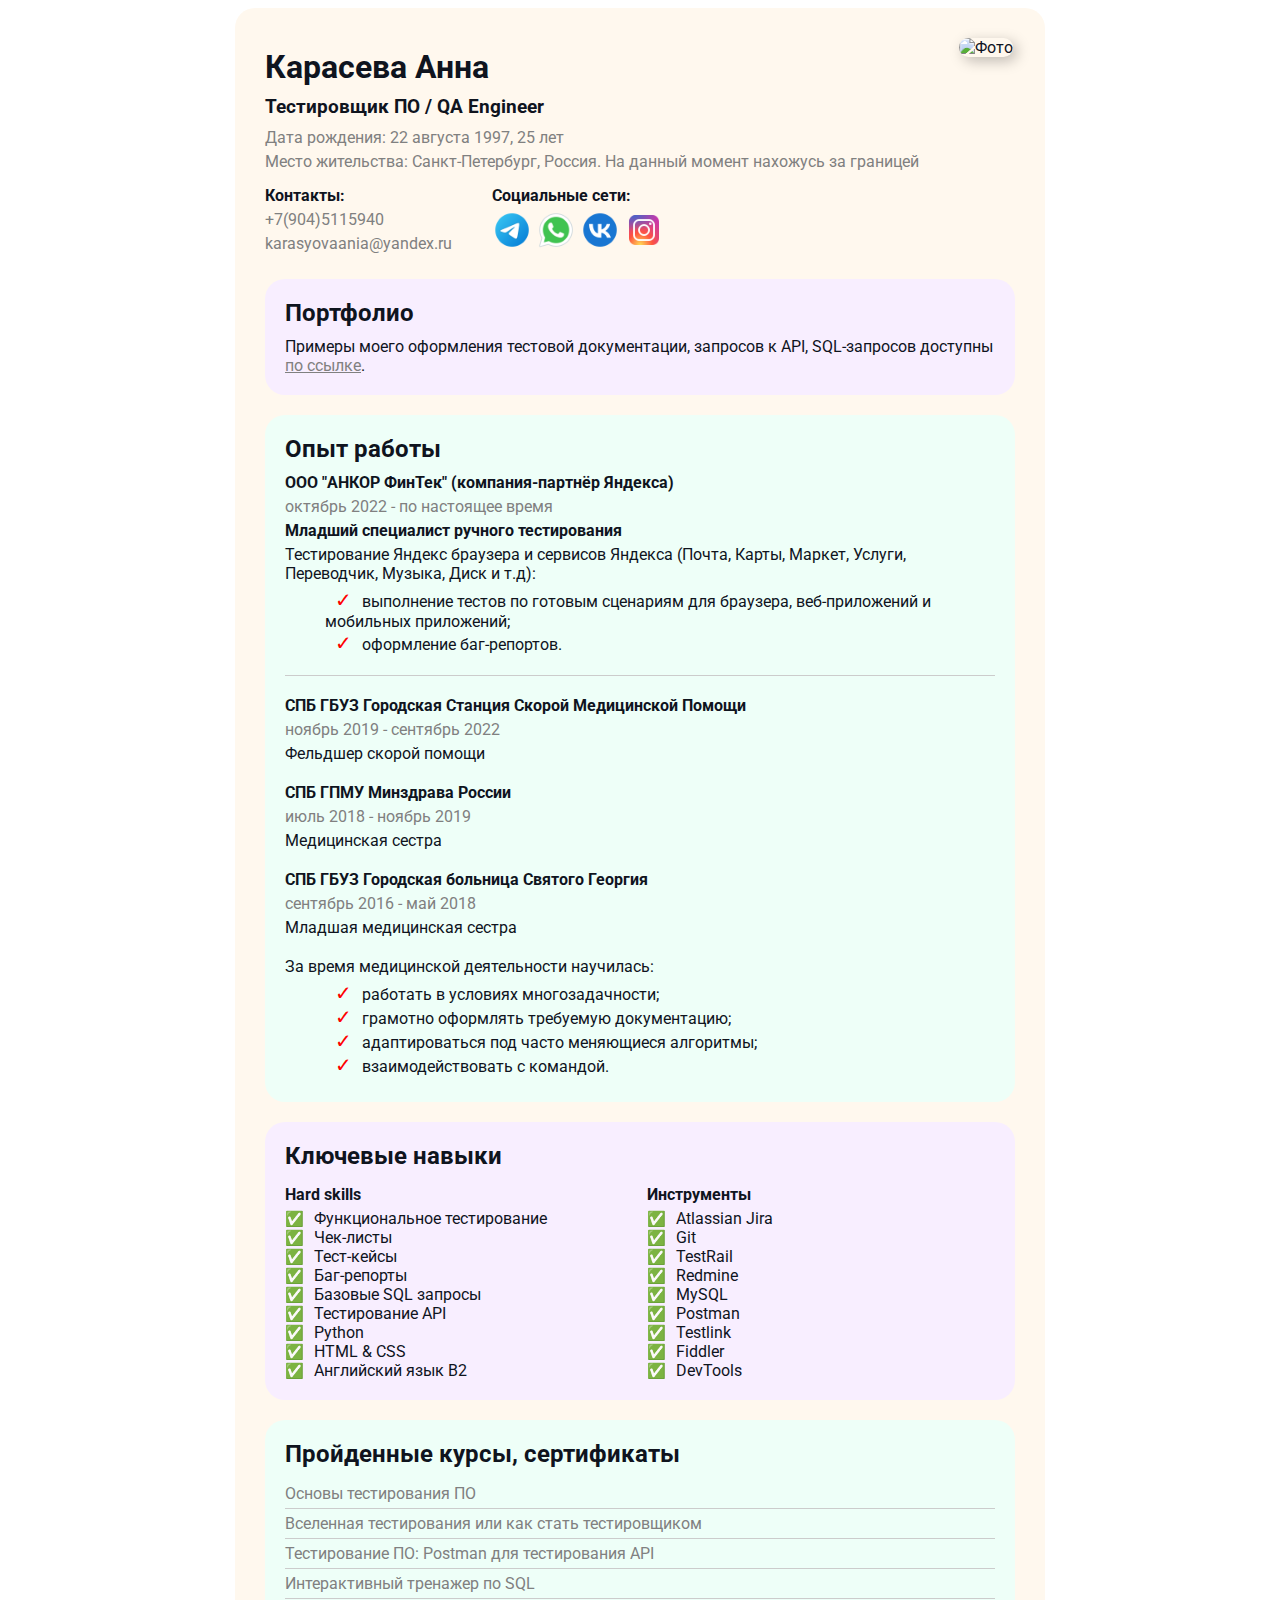
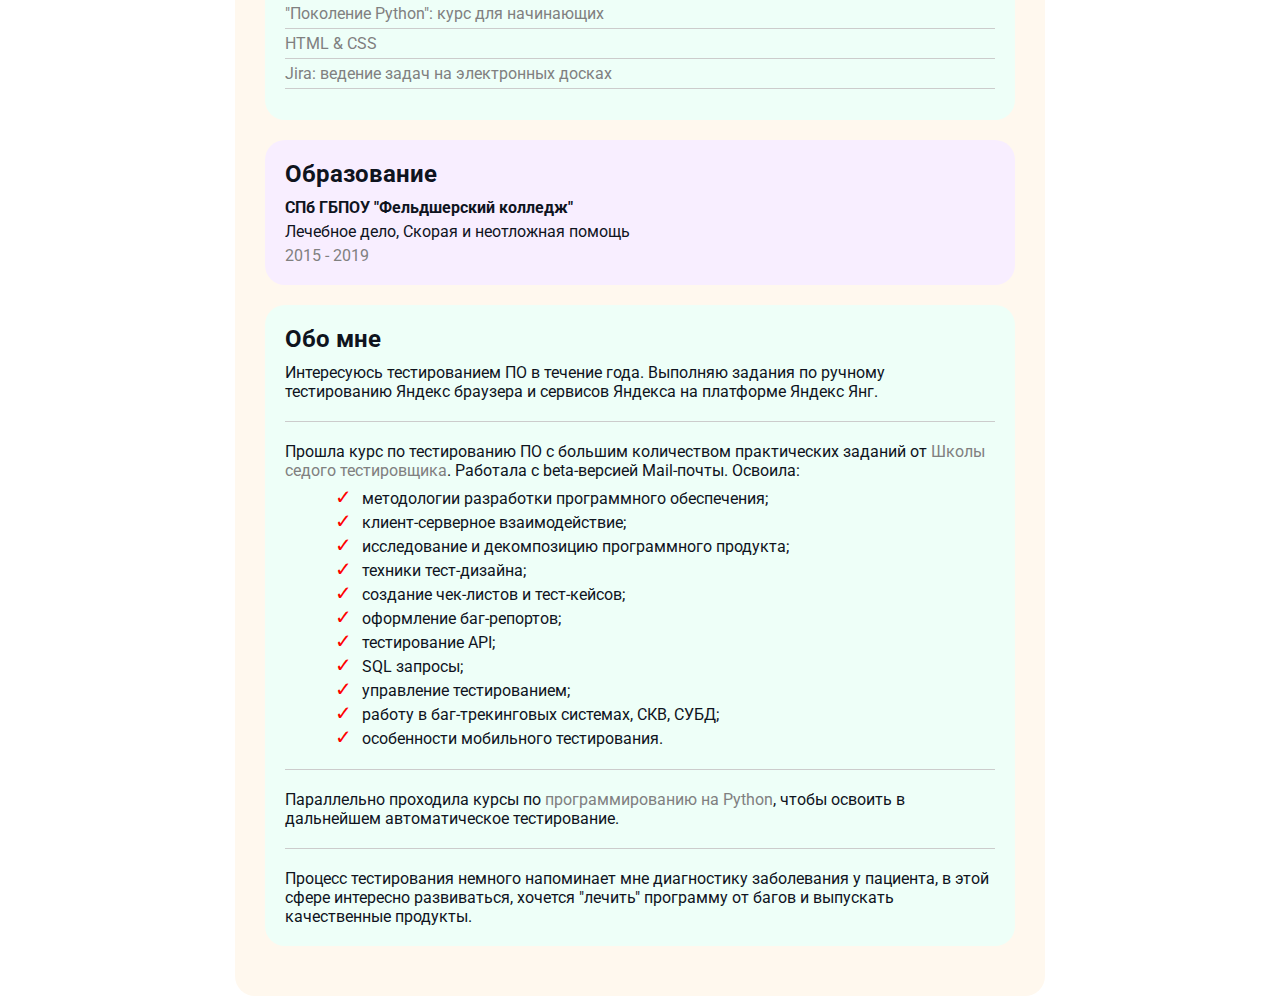
==== index.html @ 9b23801b "METRIKA" ====
<!DOCTYPE html>
<html lang="ru">
<head>
    <meta charset="UTF-8">
    <meta http-equiv="X-UA-Compatible" content="IE=edge">
    <meta name="viewport" content="width=device-width, initial-scale=1.0">
    <meta name="keywords" content="resume, cv, Karaseva, tester, qa engineer">
    <meta name="description" content="Резюме тестировщика Карасевой Анны">
    <link rel="stylesheet" href="styles.css">
    <title>Karaseva Resume</title>
    <!-- Yandex.Metrika counter -->
    <script type="text/javascript" >
        (function(m,e,t,r,i,k,a){m[i]=m[i]||function(){(m[i].a=m[i].a||[]).push(arguments)};
        m[i].l=1*new Date();
        for (var j = 0; j < document.scripts.length; j++) {if (document.scripts[j].src === r) { return; }}
        k=e.createElement(t),a=e.getElementsByTagName(t)[0],k.async=1,k.src=r,a.parentNode.insertBefore(k,a)})
        (window, document, "script", "https://mc.yandex.ru/metrika/tag.js", "ym");
    
        ym(92330923, "init", {
            clickmap:true,
            trackLinks:true,
            accurateTrackBounce:true,
            webvisor:true
        });
    </script>
    <noscript><div><img src="https://mc.yandex.ru/watch/92330923" style="position:absolute; left:-9999px;" alt="" /></div></noscript>
    <!-- /Yandex.Metrika counter -->
</head>
<body>

    <div class="container">

        <div class="info">

            <div class="info-text">
                <h1>Карасева Анна</h1>

                <h3>Тестировщик ПО / QA Engineer</h3>

                <p>Дата рождения: 22 августа 1997, 25 лет</p>

                <p>Место жительства: Санкт-Петербург, Россия. На данный момент нахожусь за границей</p>

                <div class="contacts">

                    <div class="contacts1">
                    
                        <h4>Контакты:</h4>

                        <p>+7(904)5115940</p>

                        <a href="mailto:karasyovaania@yandex.ru">karasyovaania@yandex.ru</a>

                    </div>

                    <div class="contacts1">
                    
                        <h4>Социальные сети:</h4>

                        <a class="social_network" href="https://t.me/Anya_naturelover" target="_blank" alt><img src="icons8-telegram-app-48.png" width="40" height="40"></a>

                        <a class="social_network" href="https://wa.me/79045115940" target="_blank" alt><img src="icons8-whatsapp-48.png" width="40" height="40"></a>
                        
                        <a class="social_network" href="https://vk.com/anya_naturelover" target="_blank" alt><img src="icons8-vk-48.png" width="40" height="40"></a>
                        
                        <a class="social_network" href="https://www.instagram.com/anya_naturelover/" target="_blank" alt><img src="icons8-instagram-48.png" width="40" height="40"></a>
                    
                    </div>
                    
                </div>
            </div>

            <div class="avatarka">    
            <img src="avatar.jpg" alt="Фото" class="avatar">
            </div>
            
        </div>

        <div class="card portfolio">
            <h2>Портфолио</h2>
            <p>Примеры моего оформления тестовой документации, запросов к API, SQL-запросов доступны <a class="link_portfolio" href="portfolio.html" target="_blank">по ссылке</a>.</p>
        </div>

        <div class="card work">
            <h2>Опыт работы</h2>

            <h4>OOO "АНКОР ФинТек" (компания-партнёр Яндекса)</h4>
            <p class="grey">октябрь 2022 - по настоящее время</p>
            <h4>Младший специалист ручного тестирования</h4>
            <p>Тестирование Яндекс браузера и сервисов Яндекса (Почта, Карты, Маркет, Услуги, Переводчик, Музыка, Диск и т.д):</p>
            <ul class="no_marker">
                <li>выполнение тестов по готовым сценариям для браузера, веб-приложений и мобильных приложений;</li>
                <li>оформление баг-репортов.</li>
            </ul>

            <div class="hr"></div>

            <h4>СПБ ГБУЗ Городская Станция Скорой Медицинской Помощи</h4>
            <p class="grey">ноябрь 2019 - сентябрь 2022</p>
            <p>Фельдшер скорой помощи</p>
            <div class="br20"></div>

            <h4>СПБ ГПМУ Минздрава России</h4>
            <p class="grey">июль 2018 - ноябрь 2019</p>
            <p>Медицинская сестра</p>
            <div class="br20"></div>

            <h4>СПБ ГБУЗ Городская больница Святого Георгия</h4>
            <p class="grey">сентябрь 2016 - май 2018</p>
            <p>Младшая медицинская сестра</p>
            <div class="br20"></div>

            <p>За время медицинской деятельности научилась:</p>

            <ul class="no_marker">
                <li>работать в условиях многозадачности;</li>
                <li>грамотно оформлять требуемую документацию;</li>
                <li>адаптироваться под часто меняющиеся алгоритмы;</li>
                <li>взаимодействовать с командой.</li>
            </ul>

        </div>

        <div class="card skills">
            <h2>Ключевые навыки</h2>

            <div class="key_skills">
                <div class="hard_skills">
                    <h4>Hard skills</h4>
                        <ul class="hard_skills1">
                            <li>Функциональное тестирование</li>
                            <li>Чек-листы</li>
                            <li>Тест-кейсы</li>
                            <li>Баг-репорты</li>
                            <li>Базовые SQL запросы</li>
                            <li>Тестирование API</li>
                            <li>Python</li>
                            <li>HTML & CSS</li>
                            <li>Английский язык B2</li>
                        </ul>
                </div>

                <div class="tools">
                    <h4>Инструменты</h4>
                        <ul class="hard_skills1">
                            <li>Atlassian Jira</li>
                            <li>Git</li>
                            <li>TestRail</li>
                            <li>Redmine</li>
                            <li>MySQL</li>
                            <li>Postman</li>
                            <li>Testlink</li>
                            <li>Fiddler</li>
                            <li>DevTools</li>
                        </ul>
                </div>
            </div>
        </div>

        <div class="card courses">
            <h2>Пройденные курсы, сертификаты</h2>

            <ul class="link-list">
                <li>
                    <a href="https://sedtest-school.ru/wp-content/uploads/2023/01/anna-karaseva.png" target="_blank">Основы тестирования ПО</a>
                </li>
                <li>
                    <a href="https://stepik.org/cert/1759759" target="_blank">Вселенная тестирования или как стать тестировщиком</a>
                </li>
                <li>
                    <a href="https://stepik.org/cert/1731577" target="_blank">Тестирование ПО: Postman для тестирования API</a>
                </li>
                <li>
                    <a href="https://stepik.org/cert/1931700" target="_blank">Интерактивный тренажер по SQL</a>
                </li>
                <li>
                    <a href="https://stepik.org/cert/1867549" target="_blank">"Поколение Python": курс для начинающих</a>
                </li>
                <li>
                    <a href="https://mfs-09.getcourse.ru/public/files/177331/141/d6780a81ab64f832ac71c5f269503aa5.png?e=1674208799&s=KoJxkVEXJ8UMb5n5hq473Q" target="_blank">HTML & CSS</a>
                </li>
                <li>
                    <a href="https://stepik.org/cert/1933152" target="_blank">Jira: ведение задач на электронных досках</a>
                </li>
            </ul>
        </div>

        <div class="card education">
            <h2>Образование</h2>
            <h4>СПб ГБПОУ "Фельдшерский колледж"</h4>
            <p>Лечебное дело, Скорая и неотложная помощь</p>
            <p class="grey">2015 - 2019</p>
        </div>

        <div class="card about">
            <h2>Обо мне</h2>
            <p>Интересуюсь тестированием ПО в течение года. Выполняю задания по ручному тестированию Яндекс браузера и сервисов Яндекса на платформе Яндекс Янг.</p>
            <div class="hr"></div>

            <p>Прошла курс по тестированию ПО с большим количеством практических заданий от <a href="https://sedtest-school.ru/" target="_blank">Школы седого тестировщика</a>. Работала с beta-версией Mail-почты. Освоила:</p>
            <ul class="no_marker">
                <li>методологии разработки программного обеспечения;</li>
                <li>клиент-серверное взаимодействие;</li>
                <li>исследование и декомпозицию программного продукта;</li>
                <li>техники тест-дизайна;</li>
                <li>создание чек-листов и тест-кейсов;</li>
                <li>оформление баг-репортов;</li>
                <li>тестирование API;</li>
                <li>SQL запросы;</li>
                <li>управление тестированием;</li>
                <li>работу в баг-трекинговых системах, СКВ, СУБД;</li>
                <li>особенности мобильного тестирования.</li>
            </ul>
            <div class="hr"></div>

            <p>Параллельно проходила курсы по <a href="https://stepik.org/course/58852/info" target="_blank">программированию на Python</a>, чтобы освоить в дальнейшем автоматическое тестирование.</p>
            <div class="hr"></div>

            <p>Процесс тестирования немного напоминает мне диагностику заболевания у пациента, в этой сфере интересно развиваться, хочется "лечить" программу от багов и выпускать качественные продукты.</p>
        </div>
    </div>    
</body>
</html>
---- styles.css ----
@import url('https://fonts.googleapis.com/css2?family=Roboto&display=swap');

body {
    font-family: 'Roboto', sans-serif;
    font-size: 16px;
    font-weight: normal;
    color: #0f141e;
}

/* Ссылки */

a {
    color: grey;
    text-decoration: none;
}

a:hover {
    text-decoration: underline;
}

/* Контейнер */

.container {
    max-width: 750px;
    margin: auto;
    padding: 30px;
    border-radius: 20px;
    background: #fff8ee;
}

/* Шапка */

.avatar {
    width: 180px;
    height: 240px;
    border-radius: 20px;
    box-shadow: 4px 4px 14px rgba(0, 0, 0, .25);
}

.info {
    margin-bottom: 10px;
    display: flex;
}

.info-text h1, h3 {
    margin: 10px 0px 10px 0px;
}

.info-text {
    margin-right: 40px;
    margin-bottom: 5px;
}

.info-text p {
    color: grey;
    margin: 5px 0px 5px 0px
}

.info-text h4 {
    margin-top: 10px;
    margin-bottom: 5px;
}

/* Контакты   */

.contacts {
    display: flex;
}

.contacts1 {
    margin-right: 40px;
    margin-bottom: 10px;
}

.social_network img:hover {
    opacity: 0.6;
}

/* Карточки */

.card {
    border-radius: 20px;
    padding: 15px 20px;
    margin-bottom: 20px;
}

.card h2 {
    margin: 5px 0px 10px 0px;
}

/* Портфолио */

.portfolio {
    background: #f8eeff;
}

.portfolio p {
    margin: 5px 0px 5px 0px;
}

.link_portfolio {
    text-decoration: underline;
}

.link_portfolio:hover {
    opacity: 0.8;
}

/* Опыт работы */

.work {
    background: #eefff8;
}

.work h4 {
    margin: 5px 0 5px 0;
}

.work p {
    margin: 5px 0 5px 0;
}

.hr {
    height: 1px;
    background-color: #ccc;
    margin: 20px 0px 20px 0px;
}

.br20 {
    height: 10px;
}

.work ul {
    margin-top: 5px;
    margin-bottom: 10px;
}

.grey {
    color: grey;
}

ul.no_marker li:before {
    counter-increment: unset;    
    content: "\2713";   
    color: red;   
    font-size: 20px;   
    margin: 0px 10px 0 10px;   
}
    
ul.no_marker li {
    display: block;
}  

/* Ключевые навыки */

.skills {
    background: #f8eeff;
}

.key_skills {
    display: flex;
}

.key_skills h4 {
    margin: 5px 0px 5px 0px;
}

.hard_skills {
    margin-right: 100px;
}

ul.hard_skills1 {
    margin: 5px 0 5px -40px;
}

ul.hard_skills1 li:before {
    counter-increment: unset;    
    content: "\2705";      
    font-size: 15px;   
    margin: 0px 10px 0 0px;
}

ul.hard_skills1 li {
    display: block;
}   

/* Курсы */

.courses {
    background: #eefff8;
}

.link-list {
    list-style: none;
    padding: 0;
}

.link-list li {
    margin-bottom: 5px;
    border-bottom: 1px solid #ccc;
    padding-bottom: 5px;
}

/* Образование */

.education {
    background: #f8eeff;
}

.education h4, p {
    margin: 5px 0px 5px 0px;
}

/* Обо мне */

.about {
    background: #eefff8;
}

.about p {
    margin: 5px 0px 5px 0px;
}

.about ul {
    margin: 5px 0px 5px 0px;
}

/* Маленькая ширина экрана */

@media (max-width: 590px) {
    .info {
        display: block;
    }

    .info-text h1, h3 {
        text-align: center;
    }

    .contacts {
        display: block;
    }

    .avatarka {
        text-align: center;
    }

    .key_skills {
        display: block;
    }
}
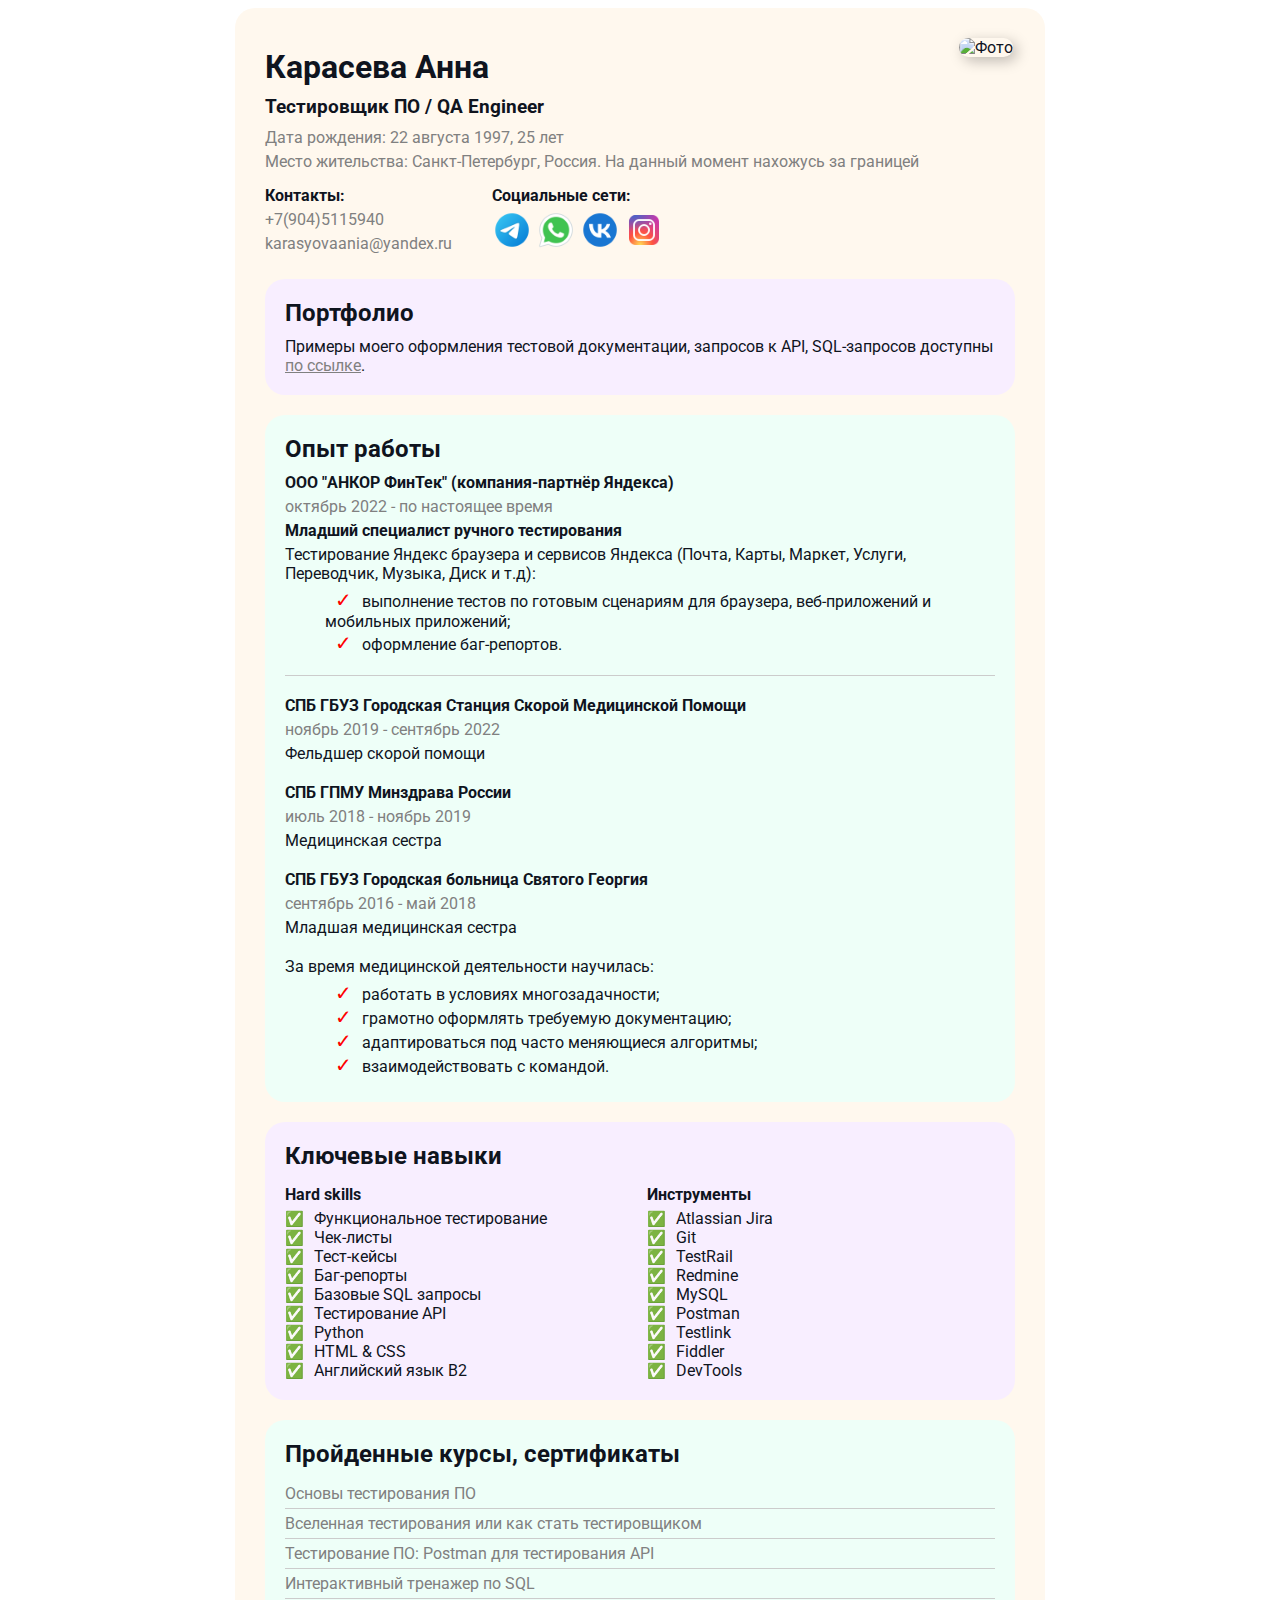
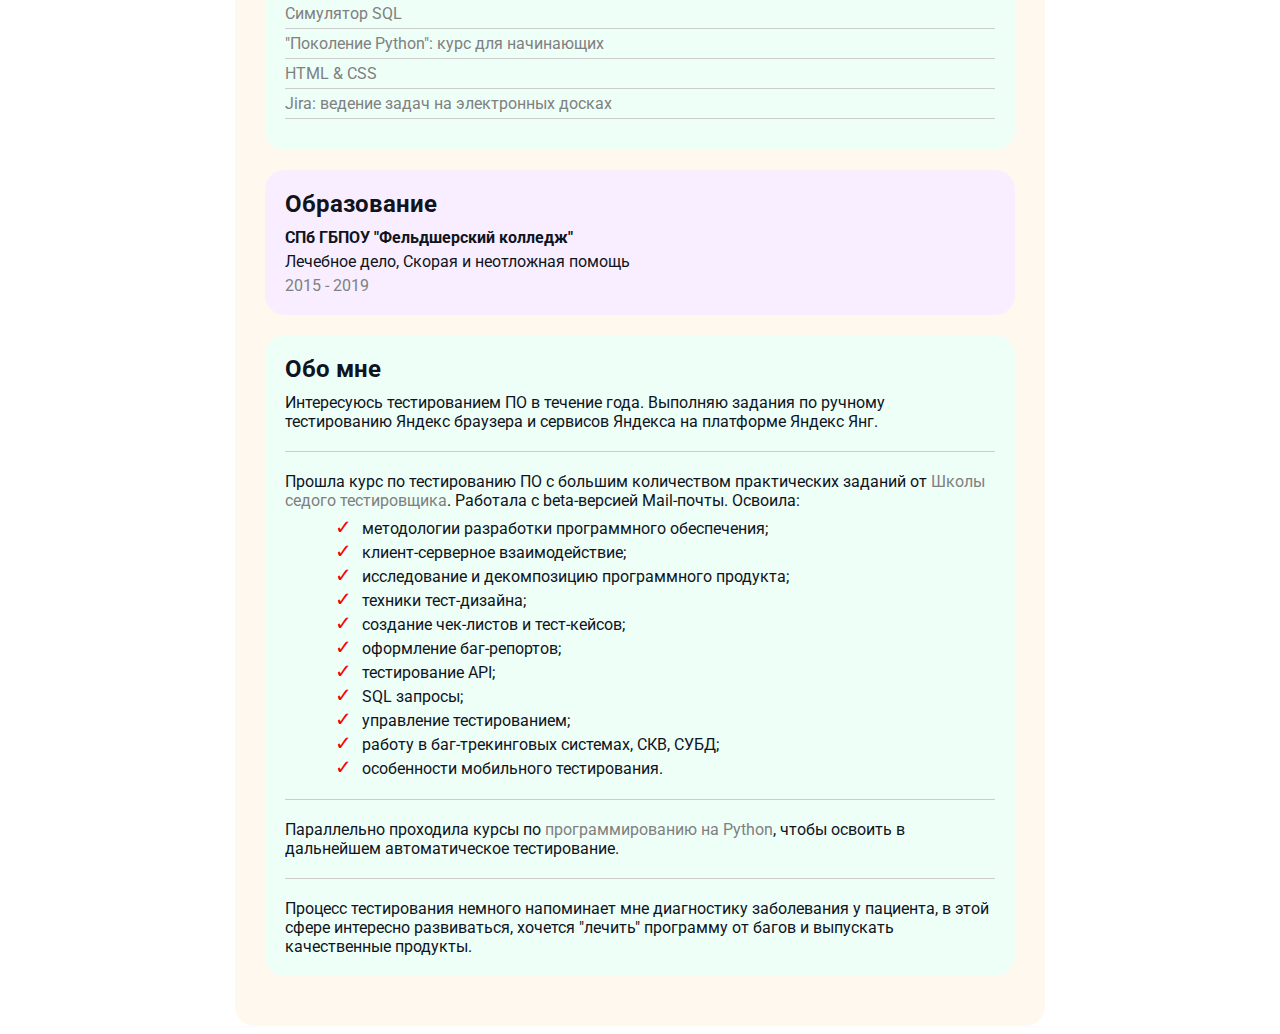
==== commit f4acd811: "update sql" ====
--- a/index.html
+++ b/index.html
@@ -174,6 +174,9 @@
                     <a href="https://stepik.org/cert/1931700" target="_blank">Интерактивный тренажер по SQL</a>
                 </li>
                 <li>
+                    <a href="https://lab.karpov.courses/live_certificate/eb0b33a9-7293-43e1-a427-398f035dd08b/" target="_blank">Симулятор SQL</a>
+                </li>
+                <li>
                     <a href="https://stepik.org/cert/1867549" target="_blank">"Поколение Python": курс для начинающих</a>
                 </li>
                 <li>
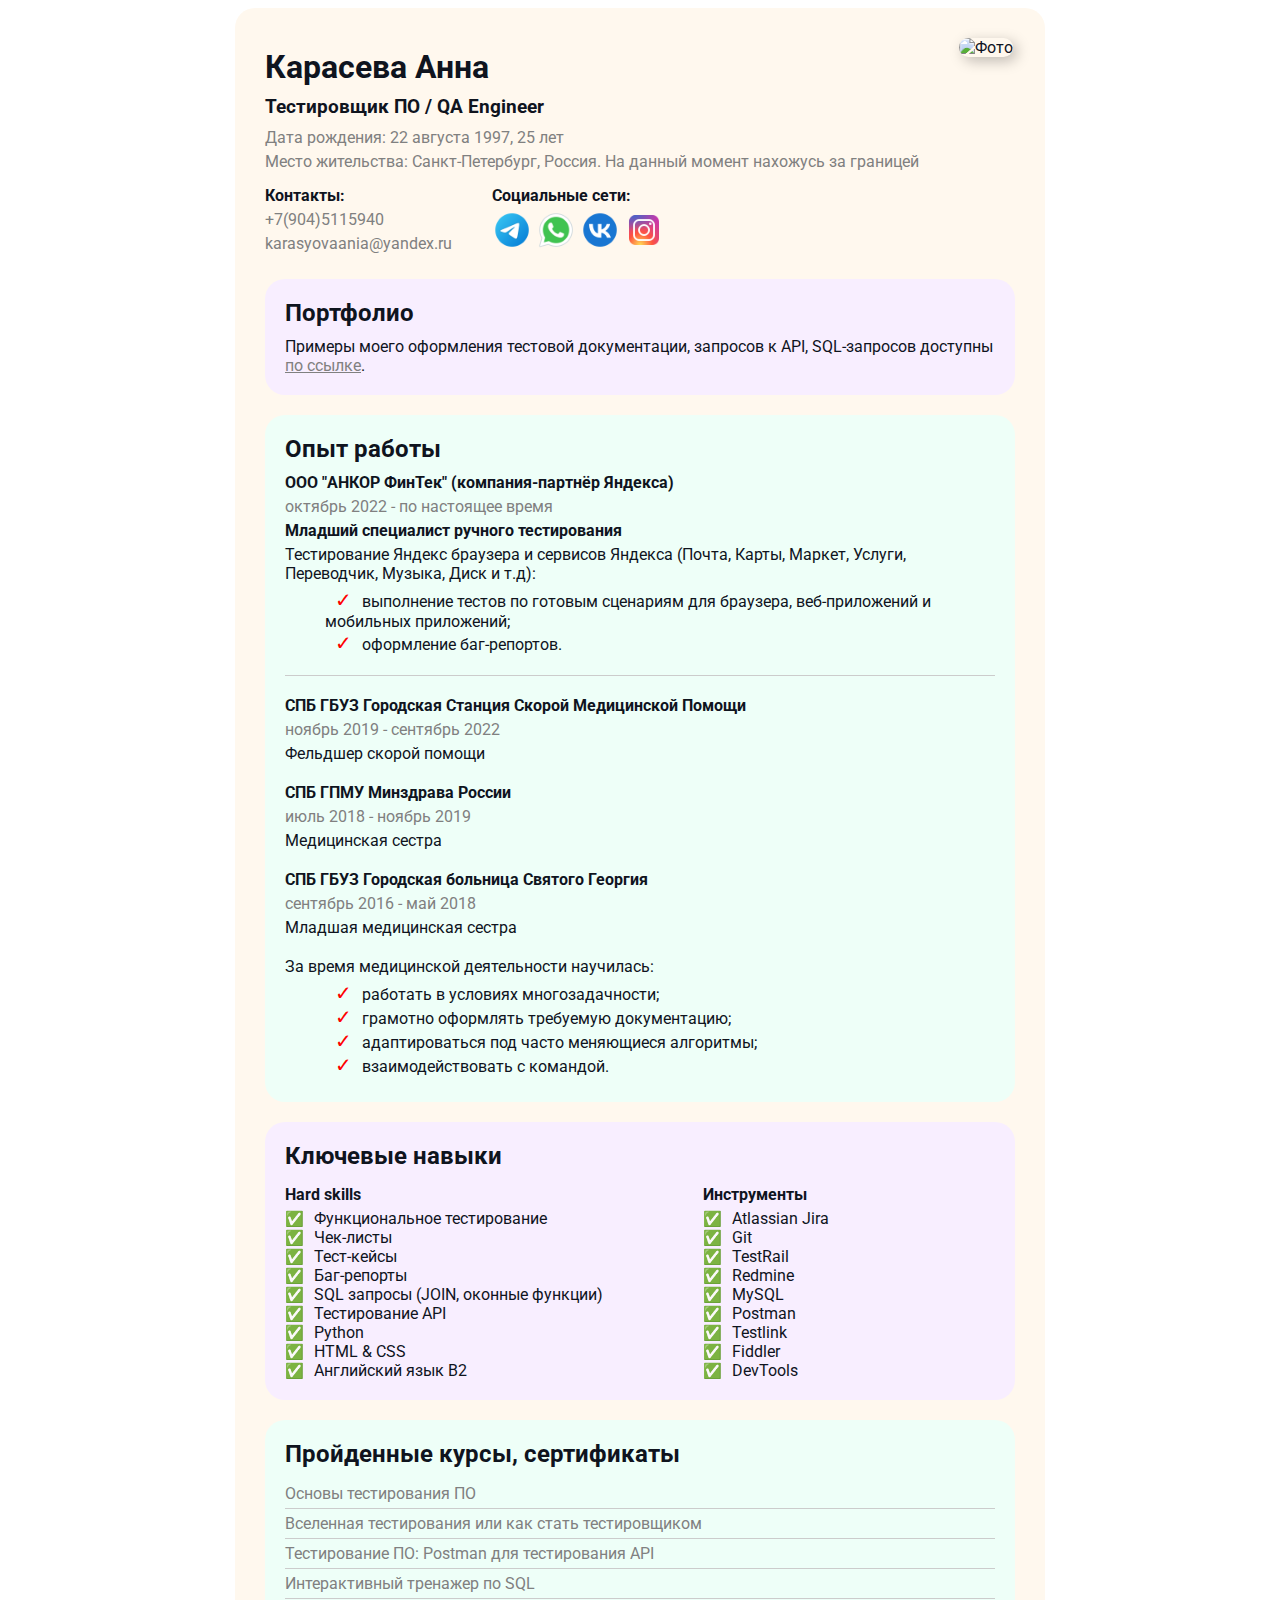
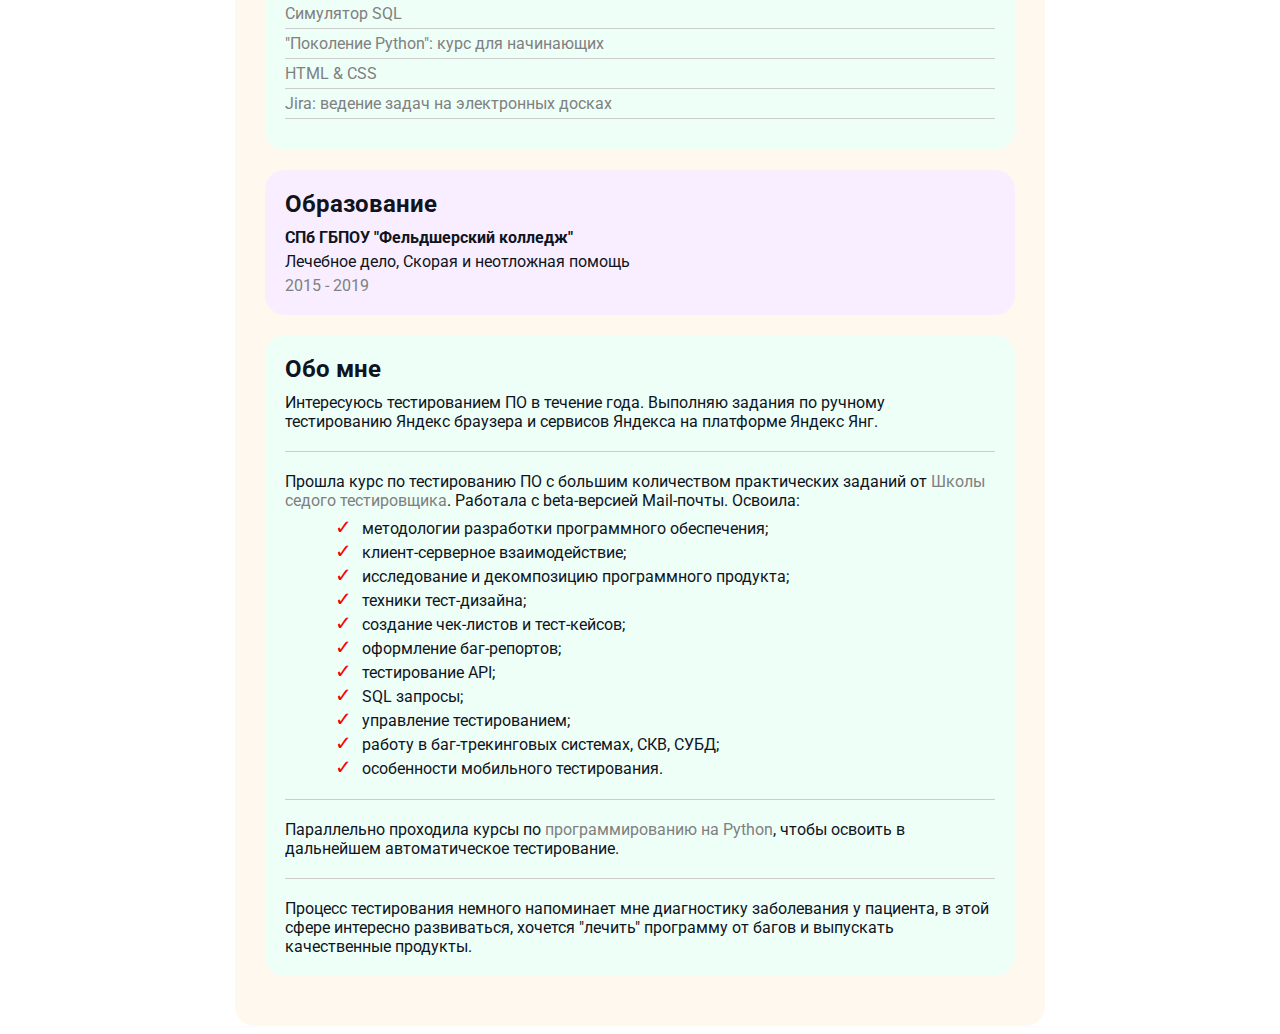
==== commit 1ab1989e: "update join" ====
--- a/index.html
+++ b/index.html
@@ -132,7 +132,7 @@
                             <li>Чек-листы</li>
                             <li>Тест-кейсы</li>
                             <li>Баг-репорты</li>
-                            <li>Базовые SQL запросы</li>
+                            <li>SQL запросы (JOIN, оконные функции) </li>
                             <li>Тестирование API</li>
                             <li>Python</li>
                             <li>HTML & CSS</li>
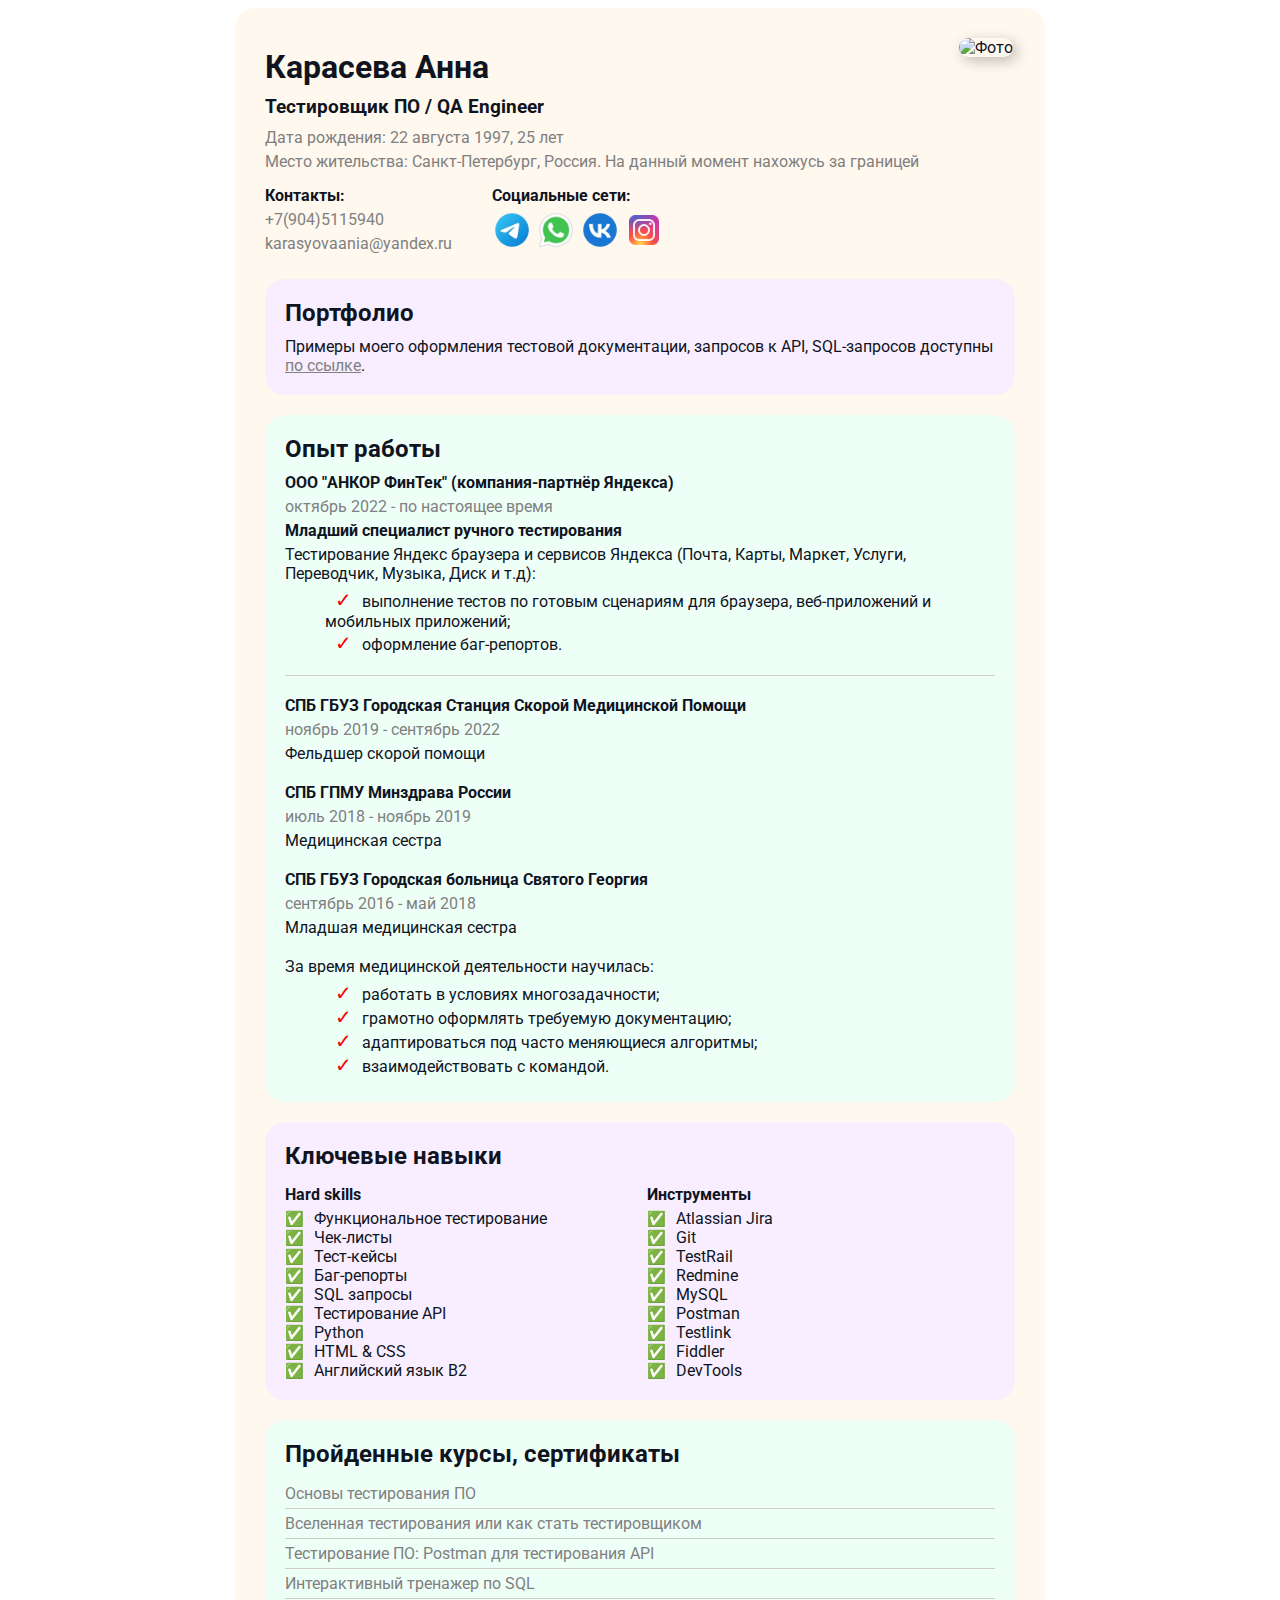
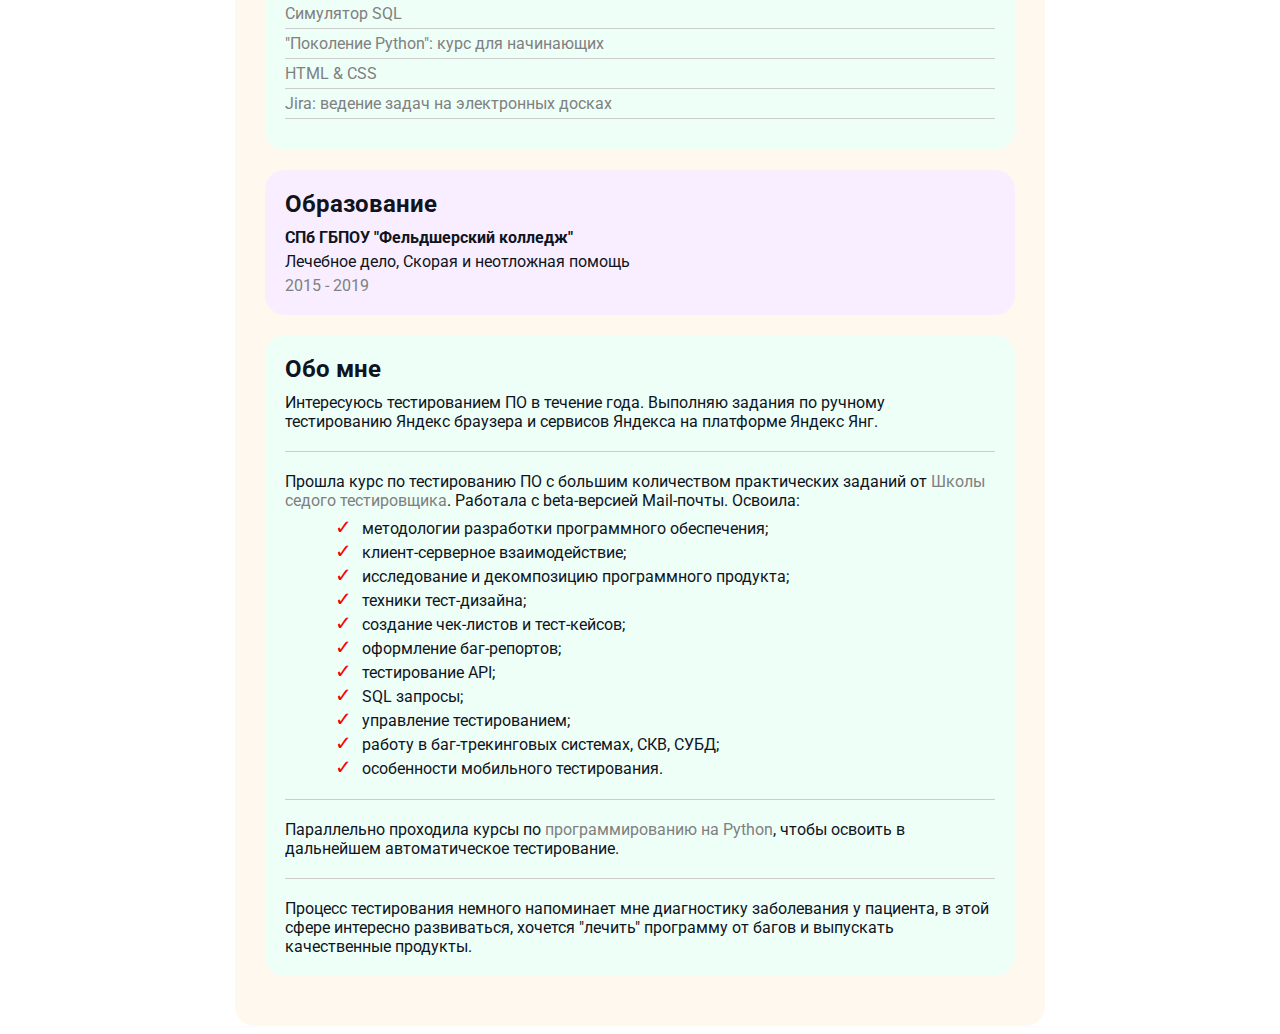
==== commit d9cb7f33: "update join" ====
--- a/index.html
+++ b/index.html
@@ -132,7 +132,7 @@
                             <li>Чек-листы</li>
                             <li>Тест-кейсы</li>
                             <li>Баг-репорты</li>
-                            <li>SQL запросы (JOIN, оконные функции) </li>
+                            <li>SQL запросы</li>
                             <li>Тестирование API</li>
                             <li>Python</li>
                             <li>HTML & CSS</li>
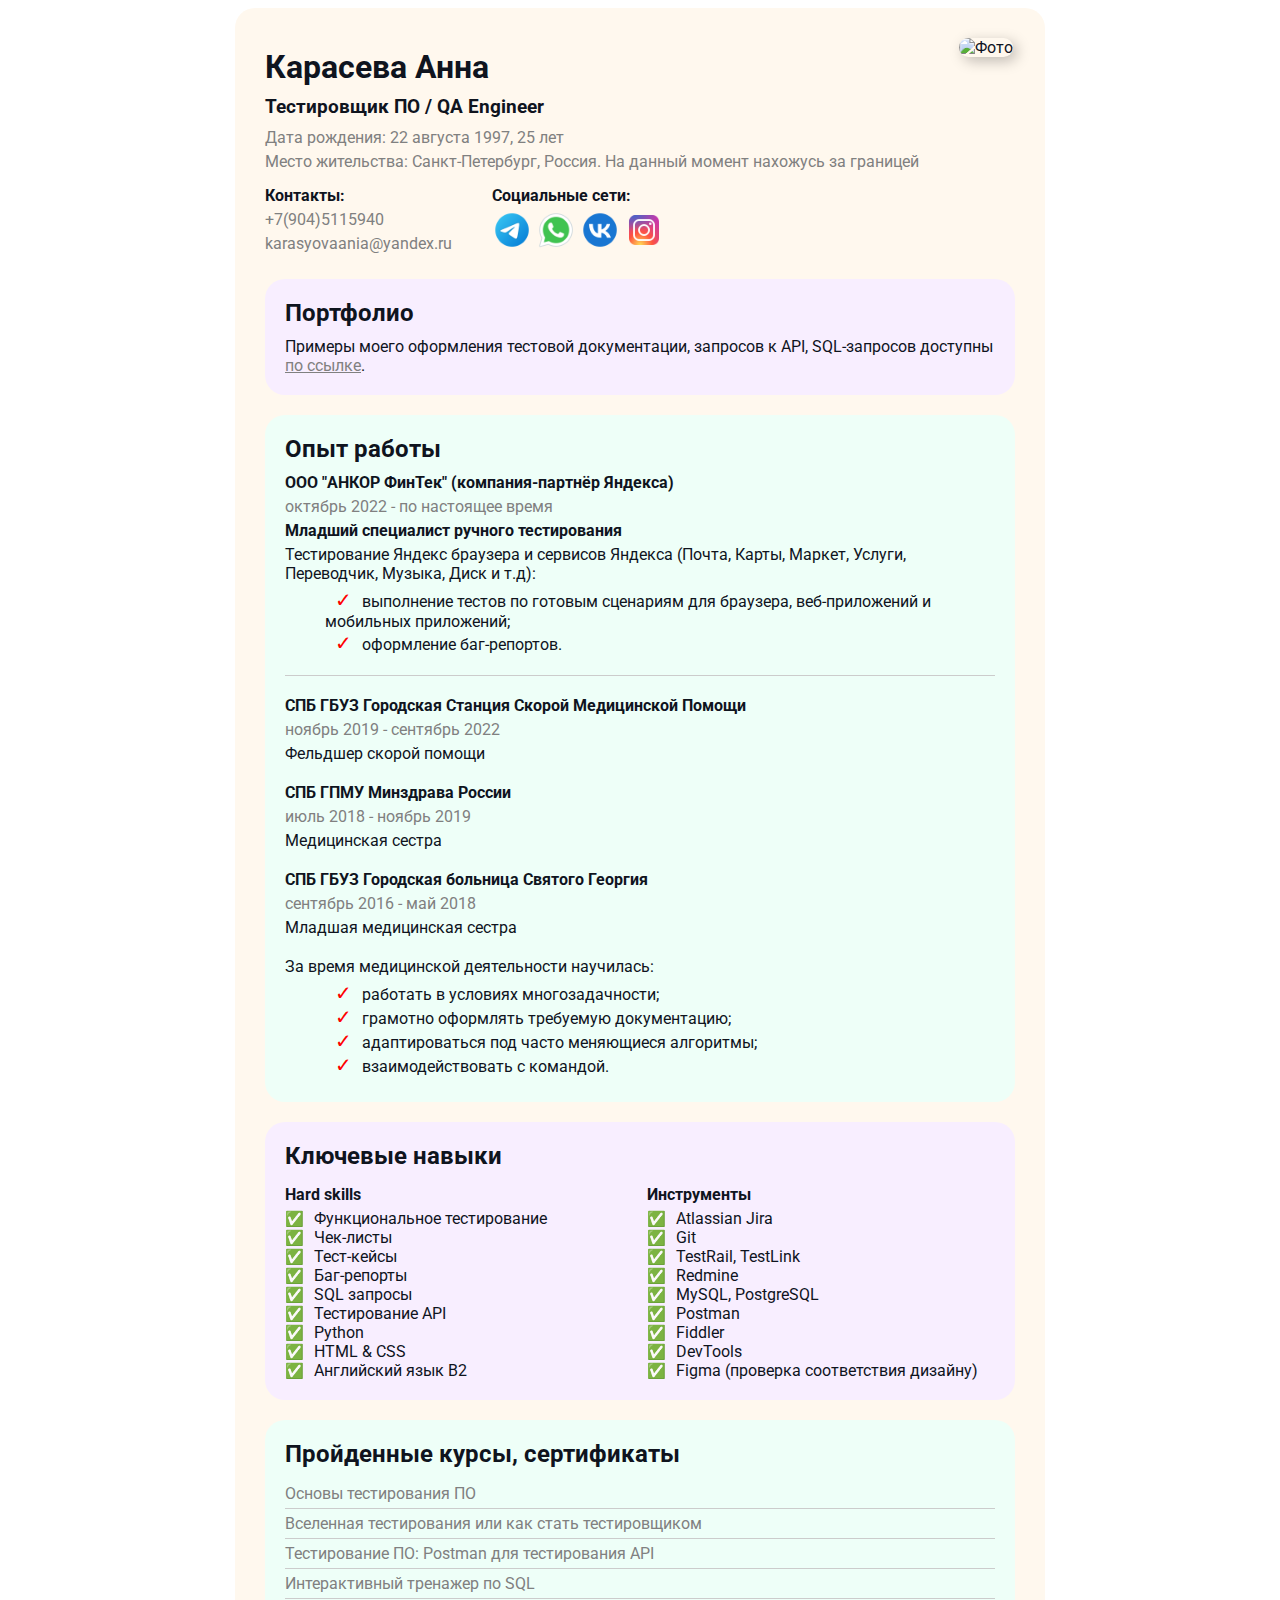
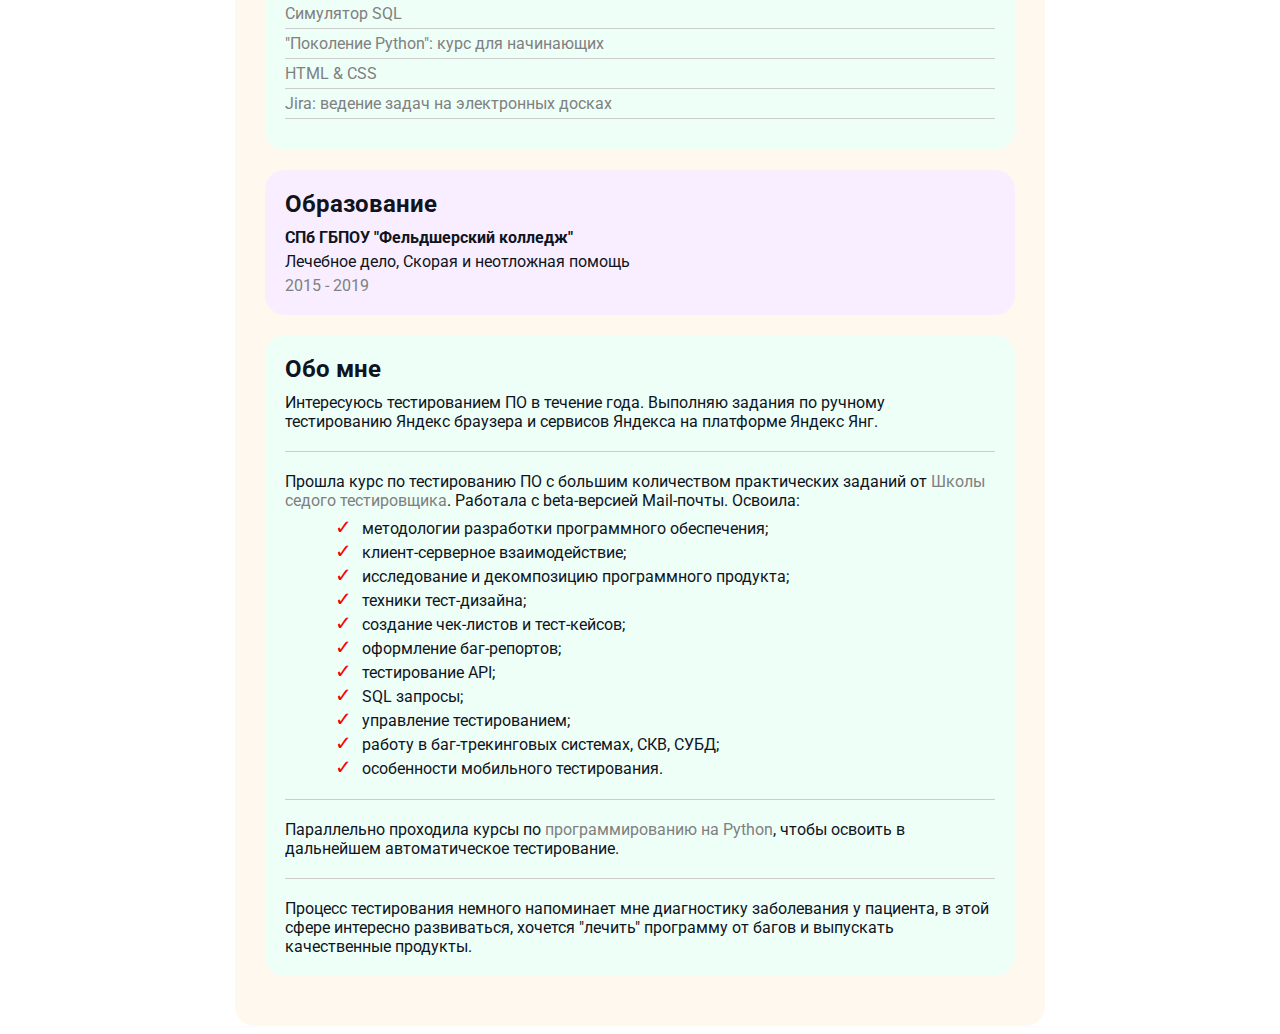
==== commit 422559cb: "update" ====
--- a/index.html
+++ b/index.html
@@ -145,13 +145,13 @@
                         <ul class="hard_skills1">
                             <li>Atlassian Jira</li>
                             <li>Git</li>
-                            <li>TestRail</li>
+                            <li>TestRail, TestLink</li>
                             <li>Redmine</li>
-                            <li>MySQL</li>
+                            <li>MySQL, PostgreSQL</li>
                             <li>Postman</li>
-                            <li>Testlink</li>
                             <li>Fiddler</li>
                             <li>DevTools</li>
+                            <li>Figma (проверка соответствия дизайну)</li>
                         </ul>
                 </div>
             </div>
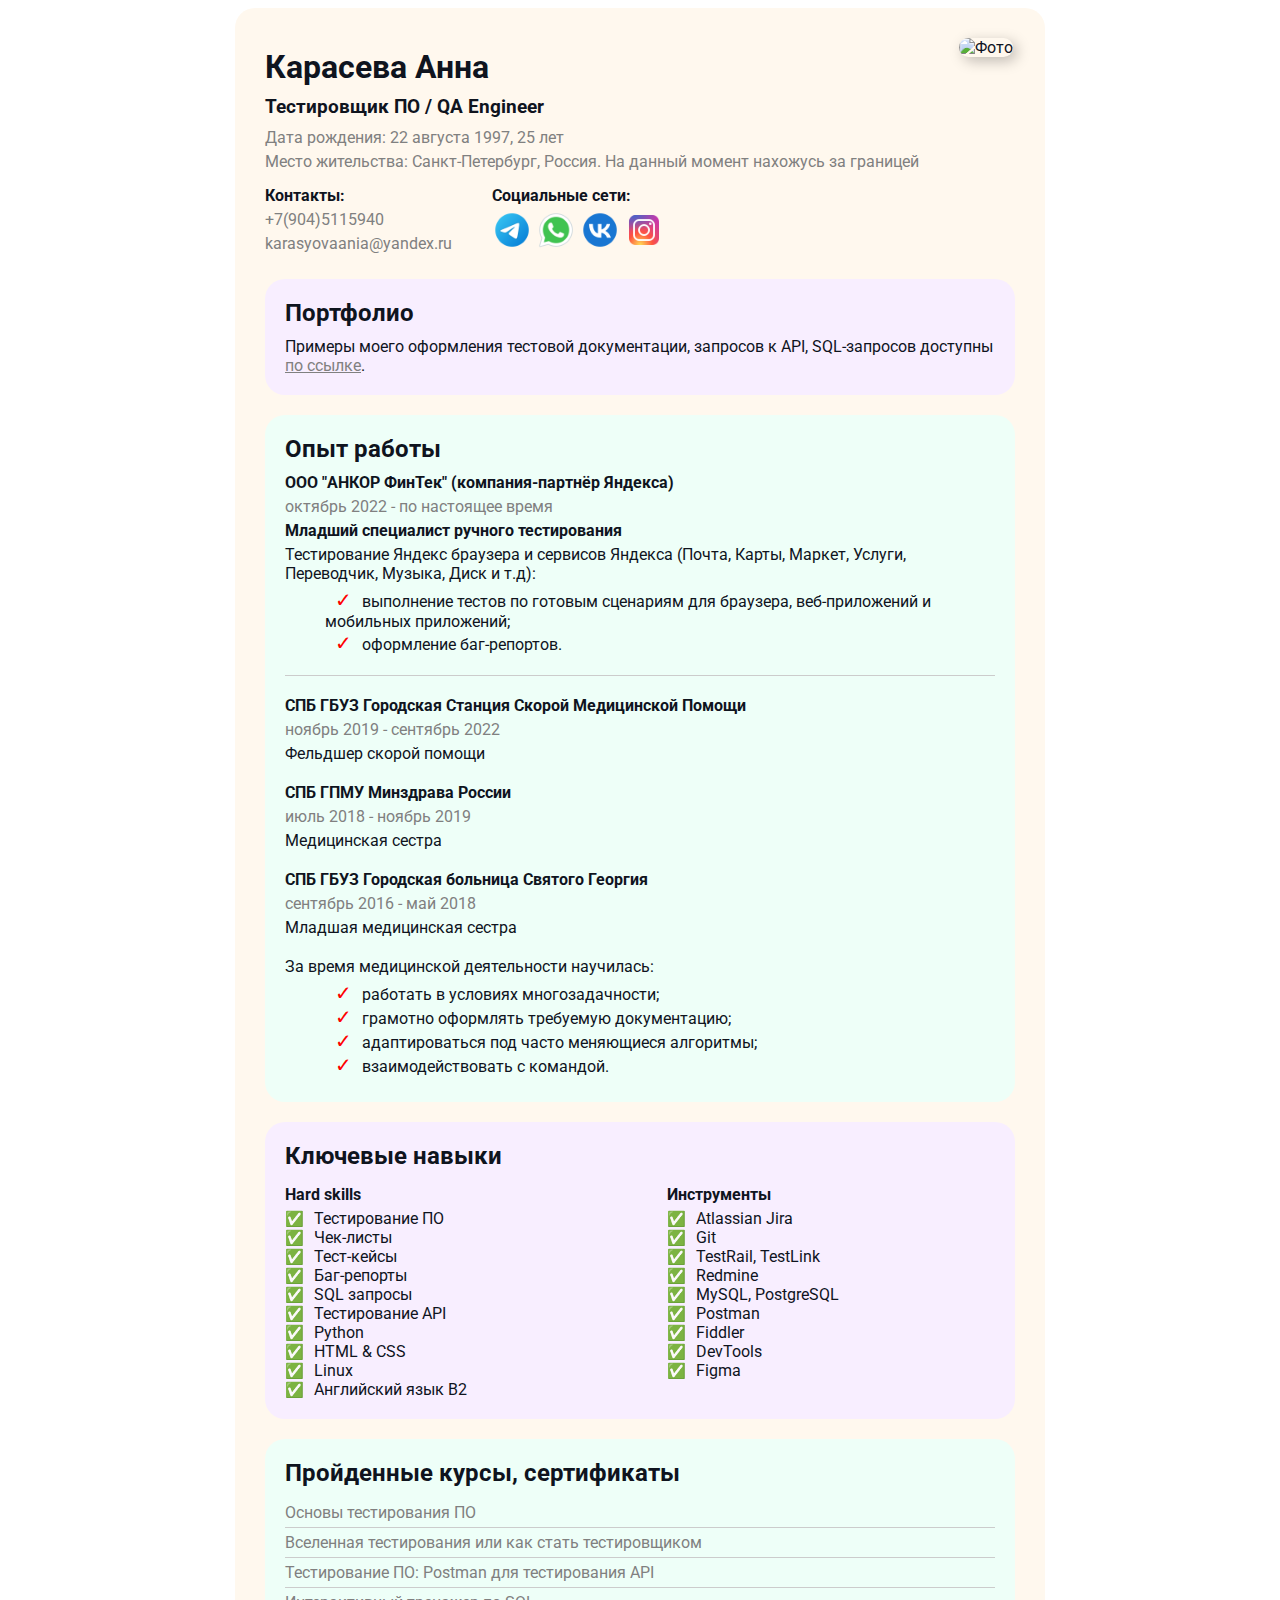
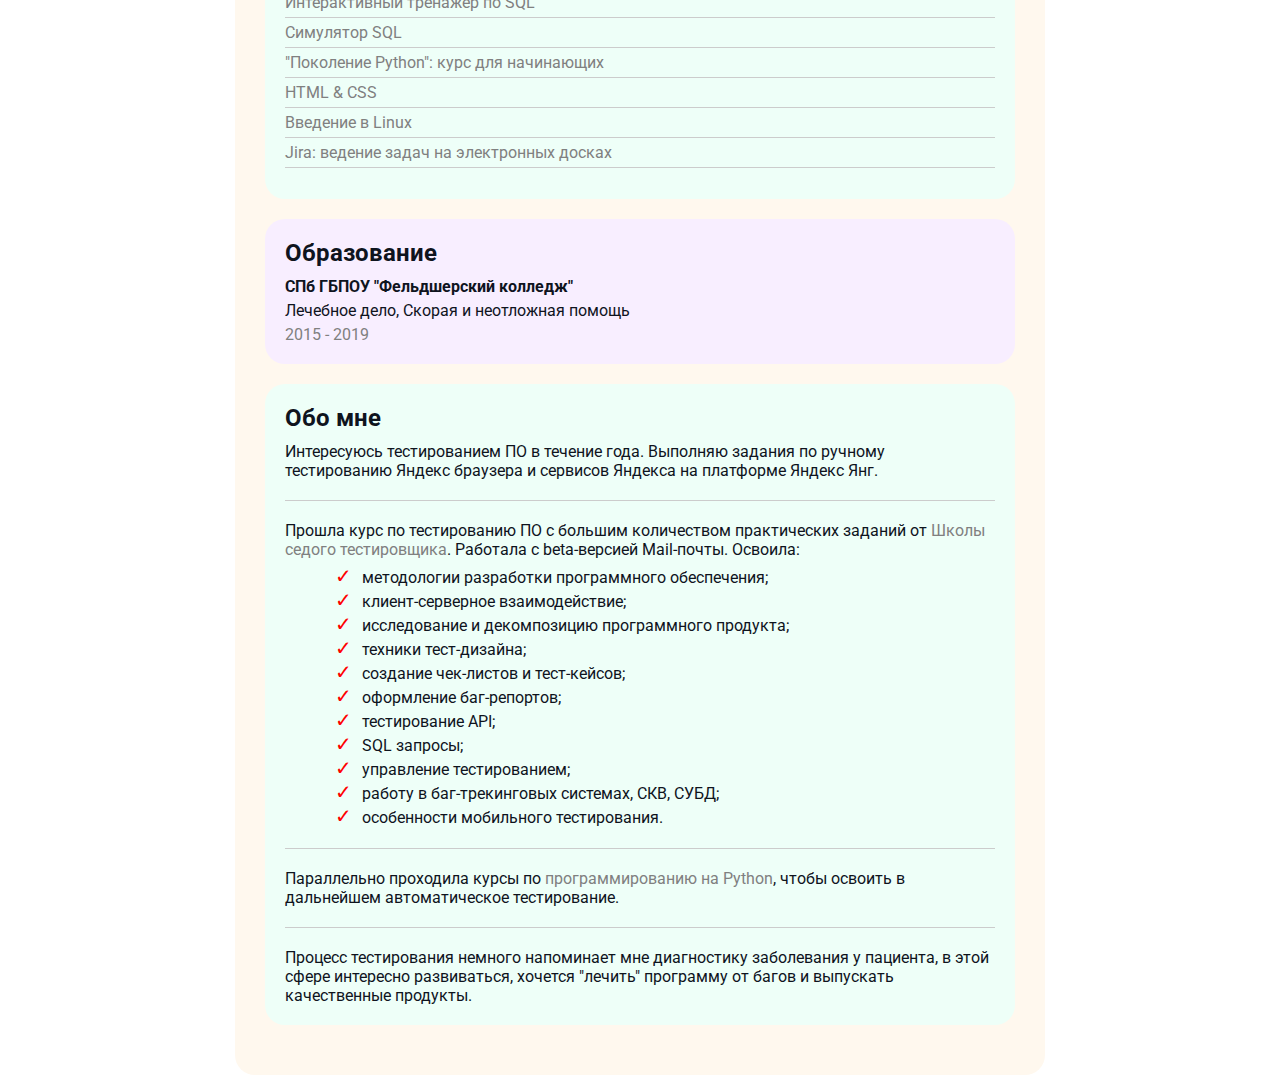
==== commit aa8e0ada: "linux" ====
--- a/index.html
+++ b/index.html
@@ -128,7 +128,7 @@
                 <div class="hard_skills">
                     <h4>Hard skills</h4>
                         <ul class="hard_skills1">
-                            <li>Функциональное тестирование</li>
+                            <li>Тестирование ПО</li>
                             <li>Чек-листы</li>
                             <li>Тест-кейсы</li>
                             <li>Баг-репорты</li>
@@ -136,6 +136,7 @@
                             <li>Тестирование API</li>
                             <li>Python</li>
                             <li>HTML & CSS</li>
+                            <li>Linux</li>
                             <li>Английский язык B2</li>
                         </ul>
                 </div>
@@ -151,7 +152,7 @@
                             <li>Postman</li>
                             <li>Fiddler</li>
                             <li>DevTools</li>
-                            <li>Figma (проверка соответствия дизайну)</li>
+                            <li>Figma</li>
                         </ul>
                 </div>
             </div>
@@ -181,6 +182,9 @@
                 </li>
                 <li>
                     <a href="https://mfs-09.getcourse.ru/public/files/177331/141/d6780a81ab64f832ac71c5f269503aa5.png?e=1674208799&s=KoJxkVEXJ8UMb5n5hq473Q" target="_blank">HTML & CSS</a>
+                </li>
+                <li>
+                    <a href="https://stepik.org/cert/1969599" target="_blank">Введение в Linux</a>
                 </li>
                 <li>
                     <a href="https://stepik.org/cert/1933152" target="_blank">Jira: ведение задач на электронных досках</a>
--- a/styles.css
+++ b/styles.css
@@ -166,7 +166,7 @@
 }
 
 .hard_skills {
-    margin-right: 100px;
+    margin-right: 200px;
 }
 
 ul.hard_skills1 {
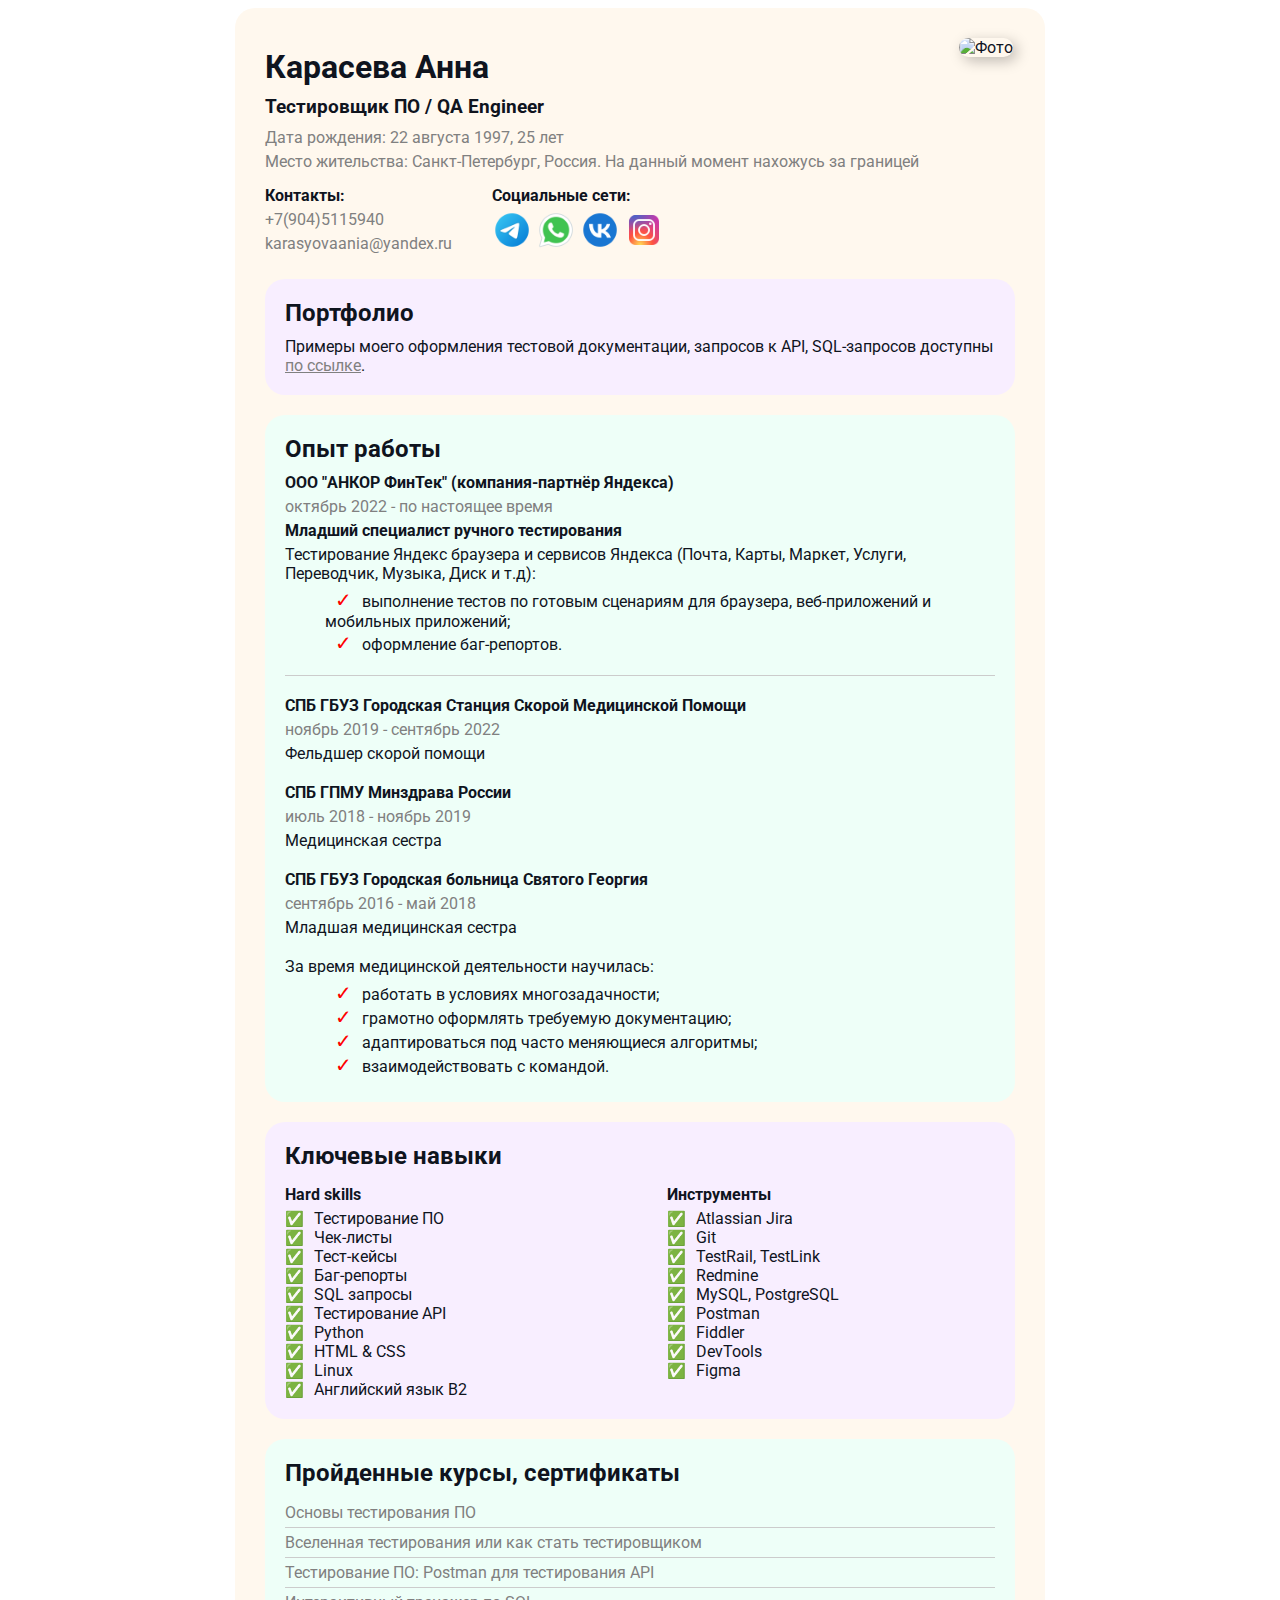
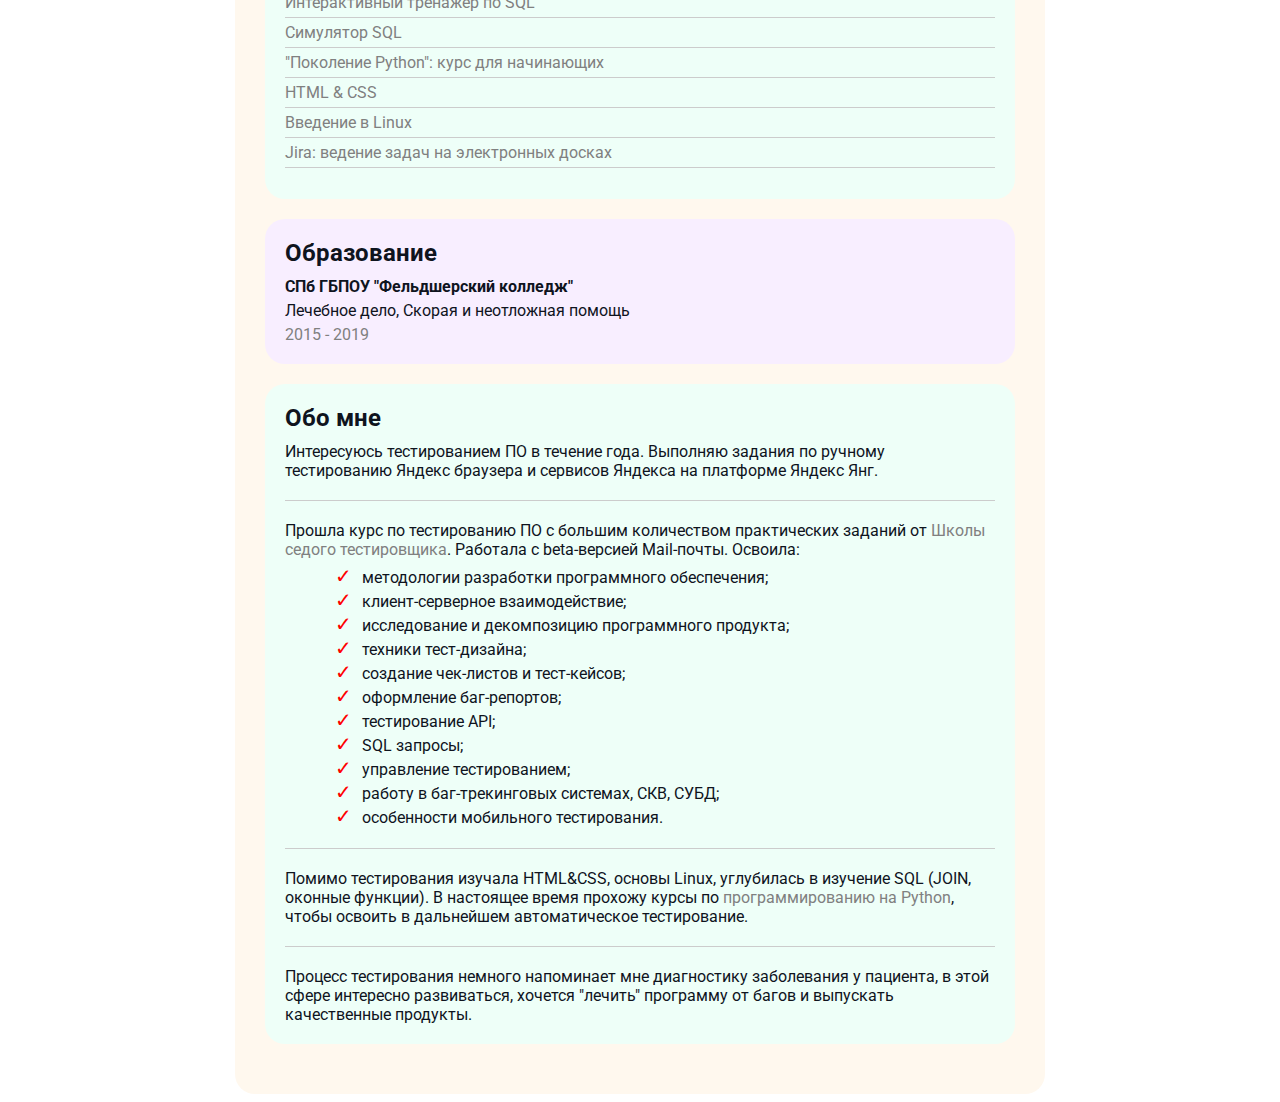
==== commit 694b6e94: "about me" ====
--- a/index.html
+++ b/index.html
@@ -220,7 +220,7 @@
             </ul>
             <div class="hr"></div>
 
-            <p>Параллельно проходила курсы по <a href="https://stepik.org/course/58852/info" target="_blank">программированию на Python</a>, чтобы освоить в дальнейшем автоматическое тестирование.</p>
+            <p>Помимо тестирования изучала HTML&CSS, основы Linux, углубилась в изучение SQL (JOIN, оконные функции). В настоящее время прохожу курсы по <a href="https://stepik.org/course/58852/info" target="_blank">программированию на Python</a>, чтобы освоить в дальнейшем автоматическое тестирование.</p>
             <div class="hr"></div>
 
             <p>Процесс тестирования немного напоминает мне диагностику заболевания у пациента, в этой сфере интересно развиваться, хочется "лечить" программу от багов и выпускать качественные продукты.</p>
